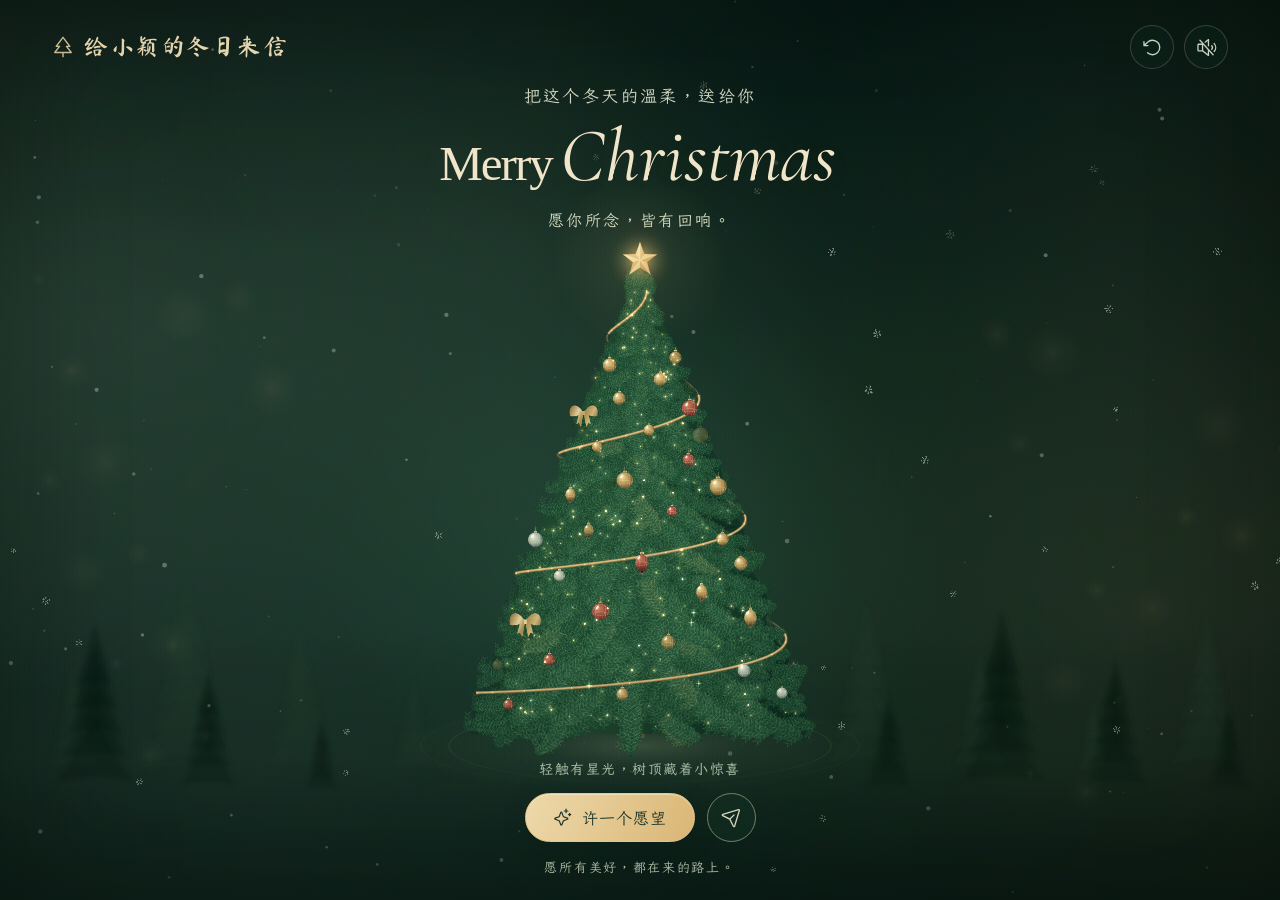
==== index.html @ cf609394 "Show the tree before preparing the complete background music" ====
<!doctype html>
<html lang="zh-CN">
<head>
  <meta charset="utf-8">
  <meta name="viewport" content="width=device-width, initial-scale=1, viewport-fit=cover">
  <meta name="theme-color" content="#071a15">
  <meta name="description" content="送你一棵藏着星光的圣诞树。轻触、转动，再许一个小小的愿望。">
  <meta property="og:title" content="给小颖的冬日来信">
  <meta property="og:description" content="打开这封冬日来信，收下一点星光。">
  <title>给小颖的冬日来信</title>
  <link rel="icon" href="data:image/svg+xml,%3Csvg xmlns='http://www.w3.org/2000/svg' viewBox='0 0 100 100'%3E%3Crect width='100' height='100' rx='24' fill='%23071a15'/%3E%3Ctext y='.88em' x='12' font-size='80'%3E%E2%9C%A7%3C/text%3E%3C/svg%3E">
  <link rel="preload" href="./fonts/christmas-italic.woff2" as="font" type="font/woff2" crossorigin>
  <link rel="preload" href="./fonts/winter-letter.woff2" as="font" type="font/woff2" crossorigin>
  <link rel="preload" href="./fonts/winter-title.woff2" as="font" type="font/woff2" crossorigin>
  <link rel="stylesheet" href="./styles.css?v=20261120-11">
  <script src="./app.js?v=20261120-11" defer></script>
</head>
<body>
  <main class="postcard" id="postcard">
    <canvas id="scene" aria-hidden="true"></canvas>
    <div class="vignette" aria-hidden="true"></div>

    <header class="topbar">
      <a class="wordmark" href="#" aria-label="给小颖的冬日来信，回到圣诞树"><svg viewBox="0 0 256 256" aria-hidden="true" focusable="false"><path d="M230.32,187.09l-46-59.09H208a8,8,0,0,0,6.34-12.88l-80-104a8,8,0,0,0-12.68,0l-80,104A8,8,0,0,0,48,128H71.64l-46,59.09A8,8,0,0,0,32,200h88v40a8,8,0,0,0,16,0V200h88a8,8,0,0,0,6.32-12.91ZM48.36,184l46-59.09A8,8,0,0,0,88,112H64.25L128,29.12,191.75,112H168a8,8,0,0,0-6.31,12.91L207.64,184Z"/></svg><span>给小颖的冬日来信</span></a>
      <div class="top-actions">
        <button class="icon-button" id="replay" type="button" aria-label="重看星光汇聚成圣诞树的动画" title="再看一次"><svg viewBox="0 0 256 256" aria-hidden="true" focusable="false"><path d="M224,128a96,96,0,0,1-94.71,96H128A95.38,95.38,0,0,1,62.1,197.8a8,8,0,0,1,11-11.63A80,80,0,1,0,71.43,71.39a3.07,3.07,0,0,1-.26.25L44.59,96H72a8,8,0,0,1,0,16H24a8,8,0,0,1-8-8V56a8,8,0,0,1,16,0V85.8L60.25,60A96,96,0,0,1,224,128Z"/></svg></button>
        <button class="icon-button music-button" id="music" type="button" aria-label="开启音乐" aria-pressed="false" title="开启音乐"><span class="music-off"><svg viewBox="0 0 256 256" aria-hidden="true" focusable="false"><path d="M53.92,34.62A8,8,0,1,0,42.08,45.38L73.55,80H32A16,16,0,0,0,16,96v64a16,16,0,0,0,16,16H77.25l69.84,54.31A8,8,0,0,0,160,224V175.09l42.08,46.29a8,8,0,1,0,11.84-10.76ZM32,96H72v64H32ZM144,207.64,88,164.09V95.89l56,61.6Zm42-63.77a24,24,0,0,0,0-31.72,8,8,0,1,1,12-10.57,40,40,0,0,1,0,52.88,8,8,0,0,1-12-10.59Zm-80.16-76a8,8,0,0,1,1.4-11.23l39.85-31A8,8,0,0,1,160,32v74.83a8,8,0,0,1-16,0V48.36l-26.94,21A8,8,0,0,1,105.84,67.91ZM248,128a79.9,79.9,0,0,1-20.37,53.34,8,8,0,0,1-11.92-10.67,64,64,0,0,0,0-85.33,8,8,0,1,1,11.92-10.67A79.83,79.83,0,0,1,248,128Z"/></svg></span><span class="music-on" hidden><svg viewBox="0 0 256 256" aria-hidden="true" focusable="false"><path d="M155.51,24.81a8,8,0,0,0-8.42.88L77.25,80H32A16,16,0,0,0,16,96v64a16,16,0,0,0,16,16H77.25l69.84,54.31A8,8,0,0,0,160,224V32A8,8,0,0,0,155.51,24.81ZM32,96H72v64H32ZM144,207.64,88,164.09V91.91l56-43.55Zm54-106.08a40,40,0,0,1,0,52.88,8,8,0,0,1-12-10.58,24,24,0,0,0,0-31.72,8,8,0,0,1,12-10.58ZM248,128a79.9,79.9,0,0,1-20.37,53.34,8,8,0,0,1-11.92-10.67,64,64,0,0,0,0-85.33,8,8,0,1,1,11.92-10.67A79.83,79.83,0,0,1,248,128Z"/></svg></span></button>
      </div>
    </header>

    <section class="greeting" aria-labelledby="title">
      <p class="dedication" id="dedication">把这个冬天的温柔，送给你</p>
      <h1 id="title"><span>Merry</span><em>Christmas</em></h1>
      <p class="greeting-line" id="greeting-line">愿你所念，皆有回响。</p>
    </section>

    <button class="tree-touch" id="tree-touch" type="button" aria-label="轻触圣诞树散开星光，也可以左右拖动旋转"></button>
    <button class="star-touch" id="star-touch" type="button" aria-label="轻触树顶星星，收到一条隐藏祝福" title="星星里，藏着一句话"></button>

    <div class="bottom-area">
      <p class="touch-hint" id="touch-hint">轻触有星光，树顶藏着小惊喜</p>
      <div class="bottom-actions">
        <button class="wish-button" id="wish" type="button"><svg viewBox="0 0 256 256" aria-hidden="true" focusable="false"><path d="M197.58,129.06,146,110l-19-51.62a15.92,15.92,0,0,0-29.88,0L78,110l-51.62,19a15.92,15.92,0,0,0,0,29.88L78,178l19,51.62a15.92,15.92,0,0,0,29.88,0L146,178l51.62-19a15.92,15.92,0,0,0,0-29.88ZM137,164.22a8,8,0,0,0-4.74,4.74L112,223.85,91.78,169A8,8,0,0,0,87,164.22L32.15,144,87,123.78A8,8,0,0,0,91.78,119L112,64.15,132.22,119a8,8,0,0,0,4.74,4.74L191.85,144ZM144,40a8,8,0,0,1,8-8h16V16a8,8,0,0,1,16,0V32h16a8,8,0,0,1,0,16H184V64a8,8,0,0,1-16,0V48H152A8,8,0,0,1,144,40ZM248,88a8,8,0,0,1-8,8h-8v8a8,8,0,0,1-16,0V96h-8a8,8,0,0,1,0-16h8V72a8,8,0,0,1,16,0v8h8A8,8,0,0,1,248,88Z"/></svg><span>许一个愿望</span></button>
        <button class="share-button" id="share" type="button" aria-label="把圣诞树送给朋友"><svg viewBox="0 0 256 256" aria-hidden="true" focusable="false"><path d="M227.32,28.68a16,16,0,0,0-15.66-4.08l-.15,0L19.57,82.84a16,16,0,0,0-2.49,29.8L102,154l41.3,84.87A15.86,15.86,0,0,0,157.74,248q.69,0,1.38-.06a15.88,15.88,0,0,0,14-11.51l58.2-191.94c0-.05,0-.1,0-.15A16,16,0,0,0,227.32,28.68ZM157.83,231.85l-.05.14,0-.07-40.06-82.3,48-48a8,8,0,0,0-11.31-11.31l-48,48L24.08,98.25l-.07,0,.14,0L216,40Z"/></svg></button>
      </div>
      <p class="sign-off">愿所有美好，都在来的路上。</p>
    </div>
    <p class="toast" id="toast" role="status" aria-live="polite"></p>
    <div class="celebration" id="celebration" aria-hidden="true"><span>心愿已点亮</span><p>让星光陪它，慢慢实现。</p></div>
    <noscript><p class="no-script">请在支持 JavaScript 的浏览器里，打开这封冬日来信。</p></noscript>
  </main>

  <dialog class="wish-dialog" id="wish-dialog" aria-labelledby="dialog-title">
    <form id="wish-form">
      <button class="icon-button dialog-close" type="button" id="close-dialog" aria-label="关闭"><svg viewBox="0 0 256 256" aria-hidden="true" focusable="false"><path d="M205.66,194.34a8,8,0,0,1-11.32,11.32L128,139.31,61.66,205.66a8,8,0,0,1-11.32-11.32L116.69,128,50.34,61.66A8,8,0,0,1,61.66,50.34L128,116.69l66.34-66.35a8,8,0,0,1,11.32,11.32L139.31,128Z"/></svg></button>
      <span class="dialog-star" aria-hidden="true"><svg viewBox="0 0 256 256" aria-hidden="true" focusable="false"><path d="M197.58,129.06,146,110l-19-51.62a15.92,15.92,0,0,0-29.88,0L78,110l-51.62,19a15.92,15.92,0,0,0,0,29.88L78,178l19,51.62a15.92,15.92,0,0,0,29.88,0L146,178l51.62-19a15.92,15.92,0,0,0,0-29.88ZM137,164.22a8,8,0,0,0-4.74,4.74L112,223.85,91.78,169A8,8,0,0,0,87,164.22L32.15,144,87,123.78A8,8,0,0,0,91.78,119L112,64.15,132.22,119a8,8,0,0,0,4.74,4.74L191.85,144ZM144,40a8,8,0,0,1,8-8h16V16a8,8,0,0,1,16,0V32h16a8,8,0,0,1,0,16H184V64a8,8,0,0,1-16,0V48H152A8,8,0,0,1,144,40ZM248,88a8,8,0,0,1-8,8h-8v8a8,8,0,0,1-16,0V96h-8a8,8,0,0,1,0-16h8V72a8,8,0,0,1,16,0v8h8A8,8,0,0,1,248,88Z"/></svg></span>
      <p class="dialog-kicker">留一点期待给明天</p>
      <h2 id="dialog-title">许个小小的愿望</h2>
      <label for="wish-text">你的心愿</label>
      <textarea id="wish-text" name="wish" maxlength="80" rows="3" placeholder="比如，想见的人都在身边……" required></textarea>
      <p class="privacy-note">只留在你的这台设备，不会公开。</p>
      <button class="wish-button dialog-submit" type="submit"><svg viewBox="0 0 256 256" aria-hidden="true" focusable="false"><path d="M197.58,129.06,146,110l-19-51.62a15.92,15.92,0,0,0-29.88,0L78,110l-51.62,19a15.92,15.92,0,0,0,0,29.88L78,178l19,51.62a15.92,15.92,0,0,0,29.88,0L146,178l51.62-19a15.92,15.92,0,0,0,0-29.88ZM137,164.22a8,8,0,0,0-4.74,4.74L112,223.85,91.78,169A8,8,0,0,0,87,164.22L32.15,144,87,123.78A8,8,0,0,0,91.78,119L112,64.15,132.22,119a8,8,0,0,0,4.74,4.74L191.85,144ZM144,40a8,8,0,0,1,8-8h16V16a8,8,0,0,1,16,0V32h16a8,8,0,0,1,0,16H184V64a8,8,0,0,1-16,0V48H152A8,8,0,0,1,144,40ZM248,88a8,8,0,0,1-8,8h-8v8a8,8,0,0,1-16,0V96h-8a8,8,0,0,1,0-16h8V72a8,8,0,0,1,16,0v8h8A8,8,0,0,1,248,88Z"/></svg><span>让星星替我记住</span></button>
    </form>
  </dialog>

  <dialog class="share-dialog" id="share-dialog" aria-labelledby="share-title">
    <div class="share-content">
      <button class="icon-button dialog-close" type="button" id="close-share" aria-label="关闭"><svg viewBox="0 0 256 256" aria-hidden="true" focusable="false"><path d="M205.66,194.34a8,8,0,0,1-11.32,11.32L128,139.31,61.66,205.66a8,8,0,0,1-11.32-11.32L116.69,128,50.34,61.66A8,8,0,0,1,61.66,50.34L128,116.69l66.34-66.35a8,8,0,0,1,11.32,11.32L139.31,128Z"/></svg></button>
      <p class="dialog-kicker">把星光送到 TA 手里</p>
      <h2 id="share-title">送出这棵圣诞树</h2>
      <label for="recipient">收件人 <span class="optional">选填</span></label>
      <input id="recipient" maxlength="18" placeholder="写下 TA 的名字">
      <label for="message">祝福 <span class="optional">选填</span></label>
      <input id="message" maxlength="48" placeholder="愿你所念，皆有回响。">
      <button class="wish-button dialog-submit" id="copy-share" type="button"><svg viewBox="0 0 256 256" aria-hidden="true" focusable="false"><path d="M216,32H88a8,8,0,0,0-8,8V80H40a8,8,0,0,0-8,8V216a8,8,0,0,0,8,8H168a8,8,0,0,0,8-8V176h40a8,8,0,0,0,8-8V40A8,8,0,0,0,216,32ZM160,208H48V96H160Zm48-48H176V88a8,8,0,0,0-8-8H96V48H208Z"/></svg><span>复制专属链接</span></button>
      <div class="manual-copy" id="manual-copy" hidden><label for="share-link">长按链接复制</label><input id="share-link" readonly></div>
      <p class="privacy-note">名字和祝福会随链接一起送出。</p>
    </div>
  </dialog>
  <audio id="background-music" data-src="./audio/free-loop-chorus-v1.mp3" data-bytes="510790" preload="auto" loop playsinline hidden></audio>
</body>
</html>
---- styles.css ----
@font-face{font-family:Christmas;src:url('./fonts/christmas-italic.woff2') format('woff2');font-weight:400;font-style:italic;font-display:swap}
@font-face{font-family:WinterLetter;src:url('./fonts/winter-letter.woff2') format('woff2');font-weight:400;font-style:normal;font-display:swap}
@font-face{font-family:WinterTitle;src:url('./fonts/winter-title.woff2') format('woff2');font-weight:400;font-style:normal;font-display:swap}
:root{color-scheme:dark;--night:#071a15;--text:#eee9d9;--muted:#a8b7a8;--gold:#e8c78a;--line:rgba(230,215,178,.2);--panel:#102b22;--safe-bottom:env(safe-area-inset-bottom,0px)}
*{box-sizing:border-box}
html,body{margin:0;width:100%;min-height:100%;background:var(--night)}
body{font-family:"PingFang SC","Microsoft YaHei",sans-serif;color:var(--text);-webkit-font-smoothing:antialiased;overscroll-behavior:none}
button,input,textarea{font:inherit}
button,a{-webkit-tap-highlight-color:transparent}
button{color:inherit;cursor:pointer;touch-action:manipulation}
button:focus-visible,a:focus-visible{outline:2px solid var(--gold);outline-offset:5px}
button:disabled{cursor:wait}
button svg,a svg{width:21px;height:21px;fill:currentColor;display:block;flex-shrink:0}
[hidden]{display:none!important}
.postcard{position:relative;isolation:isolate;width:100%;height:100svh;min-height:620px;overflow:hidden;background:radial-gradient(ellipse at 14% 36%,rgba(54,82,67,.29),transparent 46%),radial-gradient(ellipse at 87% 68%,rgba(68,76,43,.17),transparent 42%),radial-gradient(ellipse at 50% 62%,#15392b 0,#0b231b 34%,#071a15 64%,#061510 100%)}
@supports(height:100dvh){.postcard{height:100dvh}}
#scene{position:absolute;inset:0;width:100%;height:100%;pointer-events:none}
.vignette{position:absolute;inset:0;pointer-events:none;background:linear-gradient(180deg,rgba(3,14,10,.12),transparent 28%,transparent 70%,rgba(3,14,10,.34));box-shadow:inset 0 0 110px 28px rgba(0,8,5,.2)}
.topbar{position:absolute;inset:0 0 auto;display:flex;align-items:center;justify-content:space-between;padding:calc(25px + env(safe-area-inset-top,0px)) 38px 0;animation:fade-in 1.4s both;z-index:2}
.wordmark{display:flex;align-items:center;gap:10px;text-decoration:none;color:#e5d5ae;font-family:WinterTitle,"STKaiti","KaiTi",serif;font-size:24px;line-height:1.3;letter-spacing:1.5px;white-space:nowrap}
.wordmark svg{width:22px;height:22px;color:#cabb92}
.top-actions{display:flex;align-items:center;gap:10px}
.icon-button{display:grid;place-items:center;width:44px;height:44px;border:1px solid var(--line);border-radius:50%;background:rgba(13,37,27,.45);color:#c9d1be;transition:background .2s,border-color .2s,transform .2s}
.icon-button:hover{background:#204331;border-color:#998c68}
.icon-button:active{transform:scale(.93)}
.music-button[aria-pressed=true]{color:var(--gold);border-color:rgba(232,199,138,.55)}
.music-button[aria-busy=true]{position:relative}
.music-button[aria-busy=true]::after{content:"";position:absolute;inset:-2px;border:2px solid transparent;border-top-color:var(--gold);border-radius:50%;animation:music-wait 1.2s linear infinite}
@keyframes music-wait{to{transform:rotate(360deg)}}
@media(prefers-reduced-motion:reduce){.music-button[aria-busy=true]::after{animation:none;border-color:var(--gold);opacity:.55}}
.greeting{position:absolute;inset:109px 20px auto;text-align:center;pointer-events:none;z-index:1}
.dedication{margin:0 0 13px;color:#d1d8c0;font-family:WinterLetter,"STKaiti","KaiTi",serif;font-size:18px;letter-spacing:2.4px;line-height:1.8;animation:rise-in 1.3s .1s both}
h1{margin:0;color:#f0e5c8;font-weight:400;line-height:.94;text-shadow:0 3px 35px rgba(224,196,129,.09)}
h1 span{display:inline-block;font-family:Georgia,"Times New Roman",serif;font-weight:400;font-size:clamp(44px,5.1vw,73px);letter-spacing:-3px;animation:rise-in 1.7s .3s both}
h1 em{display:inline-block;font-family:Christmas,Georgia,serif;font-weight:400;font-size:clamp(66px,7.4vw,106px);padding:0 8px 7px 14px;line-height:1.08;animation:rise-in 1.7s .45s both}
.greeting-line{font-family:WinterLetter,"STKaiti","KaiTi",serif;margin:14px auto 0;max-width:520px;line-height:1.75;letter-spacing:2.4px;font-size:17px;color:#d4d9be;overflow-wrap:anywhere;animation:rise-in 1.5s .8s both}
.tree-touch{position:absolute;z-index:1;left:50%;transform:translateX(-50%);top:31%;width:min(560px,88vw);height:calc(69% - 175px);border:0;border-radius:45% 45% 8% 8%;background:transparent;touch-action:none;cursor:grab}
.tree-touch:active{cursor:grabbing}
.tree-touch:focus-visible{outline:1px dashed rgba(232,199,138,.6);outline-offset:3px}
.star-touch{position:absolute;z-index:2;width:46px;height:46px;padding:0;transform:translate(-50%,-50%);border:0;border-radius:50%;background:transparent;touch-action:manipulation}
.star-touch:focus-visible{outline:1px dashed var(--gold);outline-offset:2px}
.bottom-area{position:absolute;bottom:calc(25px + var(--safe-bottom));left:20px;right:20px;text-align:center;z-index:2;animation:rise-in 1.5s 1.9s both}
.touch-hint{font-family:WinterLetter,"STKaiti","KaiTi",serif;font-size:14px;letter-spacing:1.5px;color:#b5c6ad;margin:0 0 21px}
.bottom-actions{display:flex;align-items:center;justify-content:center;gap:12px}
.wish-button{display:inline-flex;align-items:center;justify-content:center;gap:10px;min-height:49px;padding:0 27px;border:1px solid #e6c78b;border-radius:999px;background:linear-gradient(115deg,#eed9ab,#d9b675);color:#20372a;font-family:WinterLetter,"STKaiti","KaiTi",serif;font-size:16px;font-weight:400;letter-spacing:1px;white-space:nowrap;box-shadow:inset 0 1px 0 rgba(255,250,233,.4),0 5px 26px rgba(11,20,12,.18);transition:transform .22s,box-shadow .22s,filter .22s}
.wish-button svg{width:19px;height:19px}
.wish-button:hover{filter:brightness(1.08);box-shadow:0 5px 28px rgba(218,185,120,.1)}
.wish-button:active{transform:scale(.97)}
.share-button{display:grid;place-items:center;width:49px;height:49px;border-radius:50%;border:1px solid #72836a;background:rgba(18,48,34,.5);color:#d5d5bb;transition:background .2s,transform .2s}
.share-button:hover{background:#264b35}
.share-button:active{transform:scale(.94)}
.sign-off{font-size:13px;letter-spacing:1.7px;color:#b1bda5;margin:21px 0 0;font-family:WinterLetter,"STKaiti","KaiTi",serif}
.toast{position:absolute;z-index:4;bottom:calc(184px + var(--safe-bottom));left:50%;transform:translate(-50%,8px);max-width:calc(100% - 40px);width:max-content;margin:0;padding:11px 18px;border:1px solid rgba(218,199,153,.22);border-radius:16px;background:rgba(11,35,25,.94);color:#e7dfc8;font-size:12px;line-height:1.7;text-align:center;opacity:0;transition:opacity .35s,transform .35s;pointer-events:none}
.toast.visible{opacity:1;transform:translate(-50%,0)}
.toast.star-message{font-family:WinterLetter,"STKaiti","KaiTi",serif;font-size:18px;letter-spacing:1px;padding:13px 21px;color:#efdfb5;border-color:rgba(227,201,144,.45);box-shadow:0 0 45px rgba(214,193,123,.08)}
.celebration{position:absolute;z-index:3;top:48%;left:20px;right:20px;text-align:center;pointer-events:none;opacity:0;transform:translateY(10px);transition:opacity .7s,transform .7s;text-shadow:0 2px 18px #071a15,0 2px 12px #071a15}
.celebration span{font-family:WinterLetter,"STKaiti","KaiTi",serif;font-size:28px;letter-spacing:4px;color:#f1deb0}
.celebration p{font-size:12px;letter-spacing:3px;color:#e0dcc5;margin-top:15px}
.celebration.visible{opacity:1;transform:translateY(0)}
dialog{width:min(410px,calc(100vw - 38px));max-height:calc(100dvh - 50px);padding:36px 29px 29px;border:1px solid #496044;border-radius:24px;background:linear-gradient(145deg,#183a2b,#0d261c);color:var(--text);box-shadow:0 25px 90px rgba(0,10,4,.45);overflow-y:auto}
dialog[open]{animation:dialog-in .35s both}
dialog::backdrop{background:rgba(1,12,8,.65);backdrop-filter:blur(7px);-webkit-backdrop-filter:blur(7px)}
.dialog-close{position:absolute;right:15px;top:15px;width:35px;height:35px;border-color:transparent;background:transparent}
.dialog-close svg{width:19px;height:19px}
.dialog-star{display:block;color:var(--gold);margin-bottom:22px}
.dialog-star svg{fill:currentColor;width:31px;height:31px}
.dialog-kicker{font-family:WinterLetter,"STKaiti","KaiTi",serif;color:#bdc9b3;font-size:15px;letter-spacing:1.5px;margin:3px 0 11px}
dialog h2{font-family:WinterLetter,"STKaiti","KaiTi",serif;font-size:28px;font-weight:400;letter-spacing:1.5px;margin:0 0 28px;color:#eee3c9}
dialog label{display:block;font-size:12px;color:#d1d8c7;letter-spacing:1px;margin:17px 0 9px}
dialog input,dialog textarea{display:block;width:100%;border:1px solid #63765b;border-radius:12px;padding:13px 14px;background:#092017;color:#f0ebd9;font-size:16px;line-height:1.8;resize:none;outline:none}
dialog input::placeholder,dialog textarea::placeholder{color:#a4b39d;font-size:13px}
dialog input:focus,dialog textarea:focus{border-color:var(--gold);box-shadow:0 0 0 2px rgba(232,199,138,.1)}
.privacy-note{font-size:11px;color:#afbea4;line-height:1.8;margin:12px 0 22px;letter-spacing:.5px}
.dialog-submit{width:100%;margin-top:3px}
.share-dialog{padding-top:40px}
.share-dialog h2{margin-bottom:22px}
.share-dialog .dialog-submit{margin-top:24px}
.share-dialog .privacy-note{margin-bottom:0;text-align:center}
.optional{font-size:10px;color:#a8b99d;margin-left:6px}
.manual-copy{margin-top:16px}
.manual-copy input{font-size:12px}
.no-script{position:absolute;top:48%;text-align:center;width:100%;padding:20px;color:var(--text)}
@keyframes fade-in{from{opacity:0}to{opacity:1}}
@keyframes rise-in{from{opacity:0;transform:translateY(12px)}to{opacity:1;transform:translateY(0)}}
@keyframes dialog-in{from{opacity:0;transform:translateY(12px) scale(.98)}to{opacity:1;transform:translateY(0) scale(1)}}
@media(min-width:1000px){.greeting{top:89px}.topbar{padding-left:52px;padding-right:52px}.bottom-area{bottom:31px}.sign-off{margin-top:22px}.tree-touch{top:30%;height:calc(70% - 173px)}}
@media(max-width:699px){.topbar{padding:calc(20px + env(safe-area-inset-top,0px)) 23px 0}.wordmark{font-size:20px;gap:7px;letter-spacing:.6px}.wordmark svg{width:18px;height:18px}.top-actions{gap:8px}.icon-button{width:40px;height:40px}.greeting{top:calc(100px + env(safe-area-inset-top,0px))}.dedication{font-size:16px;letter-spacing:1.6px;margin-bottom:15px;line-height:1.8;overflow-wrap:anywhere}h1 span{display:block;font-size:32px;line-height:.95;letter-spacing:-1px}h1 em{display:block;font-size:64px;line-height:.95;padding:2px 10px 8px 0}.greeting-line{font-size:15px;letter-spacing:1.8px;margin-top:11px;max-width:330px}.tree-touch{top:33%;height:calc(67% - 174px);width:90vw}.bottom-area{bottom:calc(23px + var(--safe-bottom))}.touch-hint{margin-bottom:19px;font-size:12px;letter-spacing:1.1px}.sign-off{font-size:12px;margin-top:20px}}
@media(max-height:740px) and (max-width:699px){.postcard{min-height:560px}.greeting{top:78px}.dedication{margin-bottom:11px;font-size:14px}h1 span{font-size:26px}h1 em{font-size:52px}.greeting-line{margin-top:7px;font-size:14px}.topbar{padding-top:14px}.bottom-area{bottom:calc(18px + var(--safe-bottom))}.touch-hint{margin-bottom:14px}.sign-off{margin-top:16px;font-size:11px}.wish-button{min-height:46px}.share-button{width:46px;height:46px}}
@media(max-width:359px){.wordmark{font-size:17px;letter-spacing:.3px}.topbar{padding-left:17px;padding-right:17px}.wordmark svg{width:16px;height:16px}.top-actions{gap:6px}.top-actions .icon-button{width:36px;height:36px}.dedication{letter-spacing:1px}.greeting-line{letter-spacing:1px}.sign-off{letter-spacing:1px}}
@media(max-height:530px) and (min-width:700px){.postcard{min-height:420px}.greeting{top:100px;left:7%;right:auto;width:38%;text-align:left}.dedication{font-size:11px;letter-spacing:2px}h1 span{font-size:39px;display:block}h1 em{font-size:68px;padding-left:0;display:block}.greeting-line{font-size:11px;letter-spacing:2px}.bottom-area{left:7%;right:auto;width:38%;bottom:35px;text-align:left}.bottom-actions{justify-content:flex-start}.touch-hint{display:none}.sign-off{margin-top:14px}.tree-touch{left:73%;top:20%;height:68%;width:43%}.topbar{padding-top:17px}}
@media(prefers-reduced-motion:reduce){*,*::before,*::after{animation:none!important;transition:none!important;scroll-behavior:auto!important}.bottom-area,.greeting,.greeting>*{opacity:1;transform:none}}

/* Revision 4: the tree owns the frame; the greeting becomes a compact letter heading. */
@media(min-width:700px) and (min-height:531px){
 .greeting{top:82px}.dedication{margin-bottom:4px;font-size:17px;line-height:1.7}
 h1{display:flex;align-items:baseline;justify-content:center;gap:8px;line-height:1}
 h1 span{font-size:49px;line-height:1;letter-spacing:-2px}
 h1 em{font-size:76px;line-height:1.1;padding:0 5px 5px 0}
 .greeting-line{margin-top:4px;font-size:16px;line-height:1.7}
 .bottom-area{bottom:24px}.touch-hint{margin-bottom:15px}.sign-off{margin-top:17px}
}
@media(max-width:699px){
 .greeting{top:calc(91px + env(safe-area-inset-top,0px));left:18px;right:18px}
 .dedication{margin-bottom:5px;line-height:1.7}
 h1{display:flex;align-items:baseline;justify-content:center;gap:7px;line-height:1}
 h1 span{display:inline-block;font-size:26px;line-height:1;letter-spacing:-1.5px}
 h1 em{display:inline-block;font-size:53px;line-height:1.1;padding:0 3px 5px 0}
 .greeting-line{font-size:15px;line-height:1.7;margin-top:4px}
 .bottom-area{bottom:calc(18px + var(--safe-bottom))}
 .touch-hint{margin-bottom:14px}.sign-off{margin-top:16px}
}
@media(max-width:699px) and (min-height:900px){.greeting{top:calc(79px + env(safe-area-inset-top,0px))}}
@media(max-width:699px) and (max-height:740px){
 .greeting{top:75px}.dedication{font-size:14px;margin-bottom:4px}
 h1 span{font-size:23px}h1 em{font-size:46px}
 .greeting-line{font-size:14px;margin-top:2px}.bottom-area{bottom:calc(16px + var(--safe-bottom))}
 .touch-hint{margin-bottom:11px}.sign-off{margin-top:12px}
}
@media(max-width:359px){h1 span{font-size:22px}h1 em{font-size:43px}}
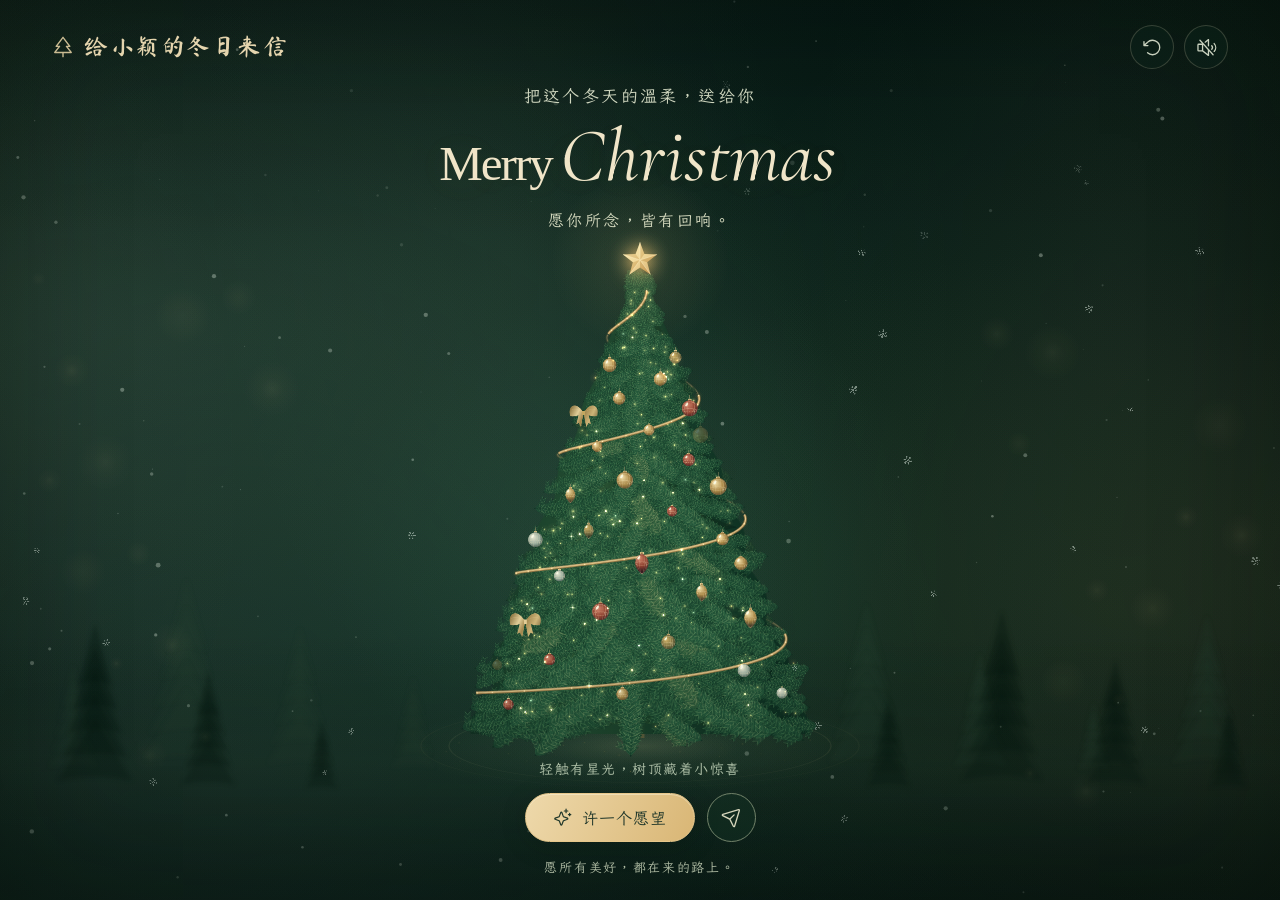
==== commit e105e098: "Enable interaction sounds before downloading background music" ====
--- a/index.html
+++ b/index.html
@@ -12,8 +12,8 @@
   <link rel="preload" href="./fonts/christmas-italic.woff2" as="font" type="font/woff2" crossorigin>
   <link rel="preload" href="./fonts/winter-letter.woff2" as="font" type="font/woff2" crossorigin>
   <link rel="preload" href="./fonts/winter-title.woff2" as="font" type="font/woff2" crossorigin>
-  <link rel="stylesheet" href="./styles.css?v=20261120-11">
-  <script src="./app.js?v=20261120-11" defer></script>
+  <link rel="stylesheet" href="./styles.css?v=20261121-12">
+  <script src="./app.js?v=20261121-12" defer></script>
 </head>
 <body>
   <main class="postcard" id="postcard">
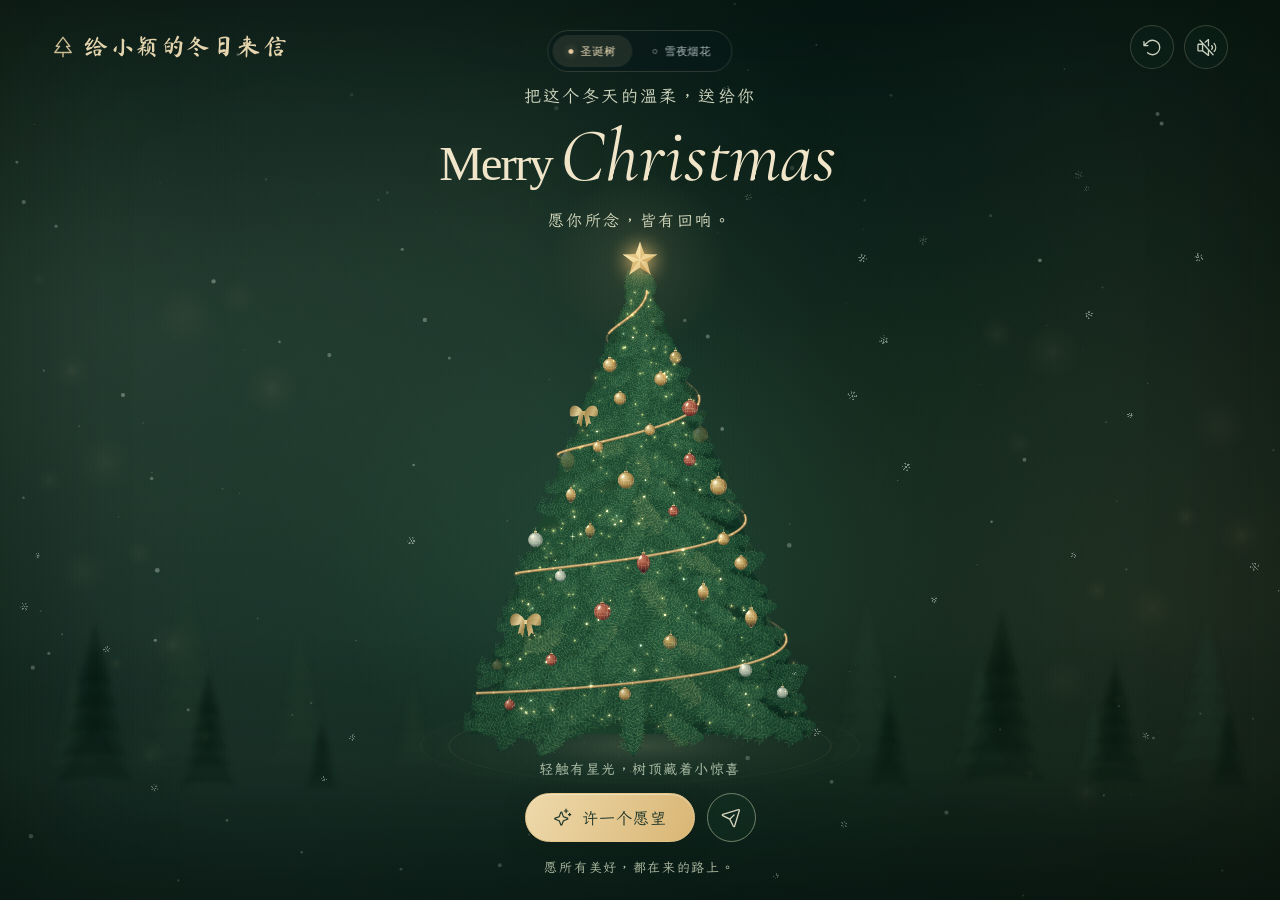
==== commit 97049f35: "Add cinematic snow fireworks and switch between both winter themes" ====
--- a/index.html
+++ b/index.html
@@ -12,11 +12,16 @@
   <link rel="preload" href="./fonts/christmas-italic.woff2" as="font" type="font/woff2" crossorigin>
   <link rel="preload" href="./fonts/winter-letter.woff2" as="font" type="font/woff2" crossorigin>
   <link rel="preload" href="./fonts/winter-title.woff2" as="font" type="font/woff2" crossorigin>
-  <link rel="stylesheet" href="./styles.css?v=20261121-12">
-  <script src="./app.js?v=20261121-12" defer></script>
+  <link rel="stylesheet" href="./styles.css?v=20261121-13-themes">
+  <script src="./app.js?v=20261121-13-themes" defer></script>
 </head>
 <body>
-  <main class="postcard" id="postcard">
+  <main class="postcard" id="postcard"><style id="theme-navigation-css">
+.theme-switch{position:absolute;z-index:15;left:50%;top:max(30px,calc(env(safe-area-inset-top) + 18px));transform:translateX(-50%);display:flex;align-items:center;gap:4px;padding:4px;border:1px solid #e2d5b02a;border-radius:40px;background:#08191c66;backdrop-filter:blur(14px);-webkit-backdrop-filter:blur(14px);font:11px/1.3 "Microsoft YaHei","PingFang SC",sans-serif;letter-spacing:.08em;white-space:nowrap}
+.theme-switch a{color:#adbabb;text-decoration:none;padding:9px 16px;border-radius:28px;display:flex;gap:7px;align-items:center;min-height:32px;outline-offset:3px}.theme-switch a:before{content:"";display:inline-block;width:3px;height:3px;border:1px solid currentColor;border-radius:50%;opacity:.55}.theme-switch a[aria-current=page]{background:#e4d4ae19;color:#efdfb9}.theme-switch a[aria-current=page]:before{background:#e9cea2;border-color:#e9cea2;box-shadow:0 0 7px #e9cea288;opacity:1}.theme-switch a:hover{color:#fff0cb}.theme-switch a:focus-visible{outline:1px solid #eed4a4}
+@media(max-width:700px){.theme-switch{top:max(23px,calc(env(safe-area-inset-top) + 12px));font-size:10px}.theme-switch a{padding:8px 13px;min-height:30px}.postcard>.theme-switch{top:auto;bottom:max(16px,calc(env(safe-area-inset-bottom) + 12px))}.postcard .bottom-area{bottom:calc(69px + env(safe-area-inset-bottom,0px))}.postcard .sign-off{display:none}}
+@media(max-height:550px) and (min-width:701px){.theme-switch{top:14px;font-size:9px}.theme-switch a{padding:7px 12px;min-height:28px}}
+</style><nav class="theme-switch" id="theme-switch" aria-label="切换冬日主题"><a href="./" aria-current="page">圣诞树</a><a href="./fireworks/">雪夜烟花</a></nav>
     <canvas id="scene" aria-hidden="true"></canvas>
     <div class="vignette" aria-hidden="true"></div>
 
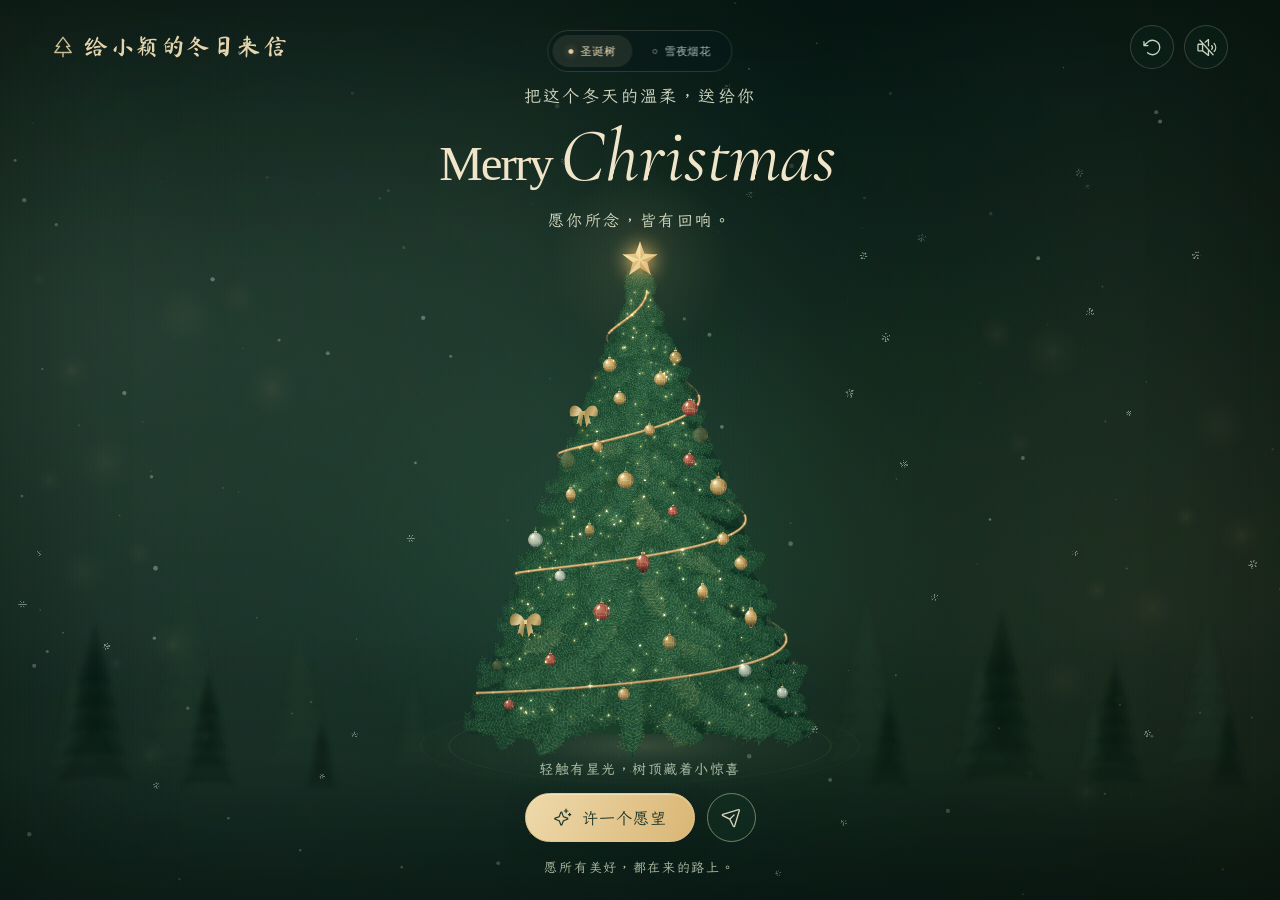
==== commit 5492517e: "Add cinematic snow fireworks and switch between both winter themes" ====
--- a/index.html
+++ b/index.html
@@ -12,8 +12,8 @@
   <link rel="preload" href="./fonts/christmas-italic.woff2" as="font" type="font/woff2" crossorigin>
   <link rel="preload" href="./fonts/winter-letter.woff2" as="font" type="font/woff2" crossorigin>
   <link rel="preload" href="./fonts/winter-title.woff2" as="font" type="font/woff2" crossorigin>
-  <link rel="stylesheet" href="./styles.css?v=20261121-13-themes">
-  <script src="./app.js?v=20261121-13-themes" defer></script>
+  <link rel="stylesheet" href="./styles.css?v=20261121-14-themes">
+  <script src="./app.js?v=20261121-14-themes" defer></script>
 </head>
 <body>
   <main class="postcard" id="postcard"><style id="theme-navigation-css">
@@ -21,7 +21,7 @@
 .theme-switch a{color:#adbabb;text-decoration:none;padding:9px 16px;border-radius:28px;display:flex;gap:7px;align-items:center;min-height:32px;outline-offset:3px}.theme-switch a:before{content:"";display:inline-block;width:3px;height:3px;border:1px solid currentColor;border-radius:50%;opacity:.55}.theme-switch a[aria-current=page]{background:#e4d4ae19;color:#efdfb9}.theme-switch a[aria-current=page]:before{background:#e9cea2;border-color:#e9cea2;box-shadow:0 0 7px #e9cea288;opacity:1}.theme-switch a:hover{color:#fff0cb}.theme-switch a:focus-visible{outline:1px solid #eed4a4}
 @media(max-width:700px){.theme-switch{top:max(23px,calc(env(safe-area-inset-top) + 12px));font-size:10px}.theme-switch a{padding:8px 13px;min-height:30px}.postcard>.theme-switch{top:auto;bottom:max(16px,calc(env(safe-area-inset-bottom) + 12px))}.postcard .bottom-area{bottom:calc(69px + env(safe-area-inset-bottom,0px))}.postcard .sign-off{display:none}}
 @media(max-height:550px) and (min-width:701px){.theme-switch{top:14px;font-size:9px}.theme-switch a{padding:7px 12px;min-height:28px}}
-</style><nav class="theme-switch" id="theme-switch" aria-label="切换冬日主题"><a href="./" aria-current="page">圣诞树</a><a href="./fireworks/">雪夜烟花</a></nav>
+</style><nav class="theme-switch" id="theme-switch" aria-label="切换冬日主题"><a href="./?v=20261121-14-themes" aria-current="page">圣诞树</a><a href="./fireworks/?v=20261121-winter3">雪夜烟花</a></nav>
     <canvas id="scene" aria-hidden="true"></canvas>
     <div class="vignette" aria-hidden="true"></div>
 
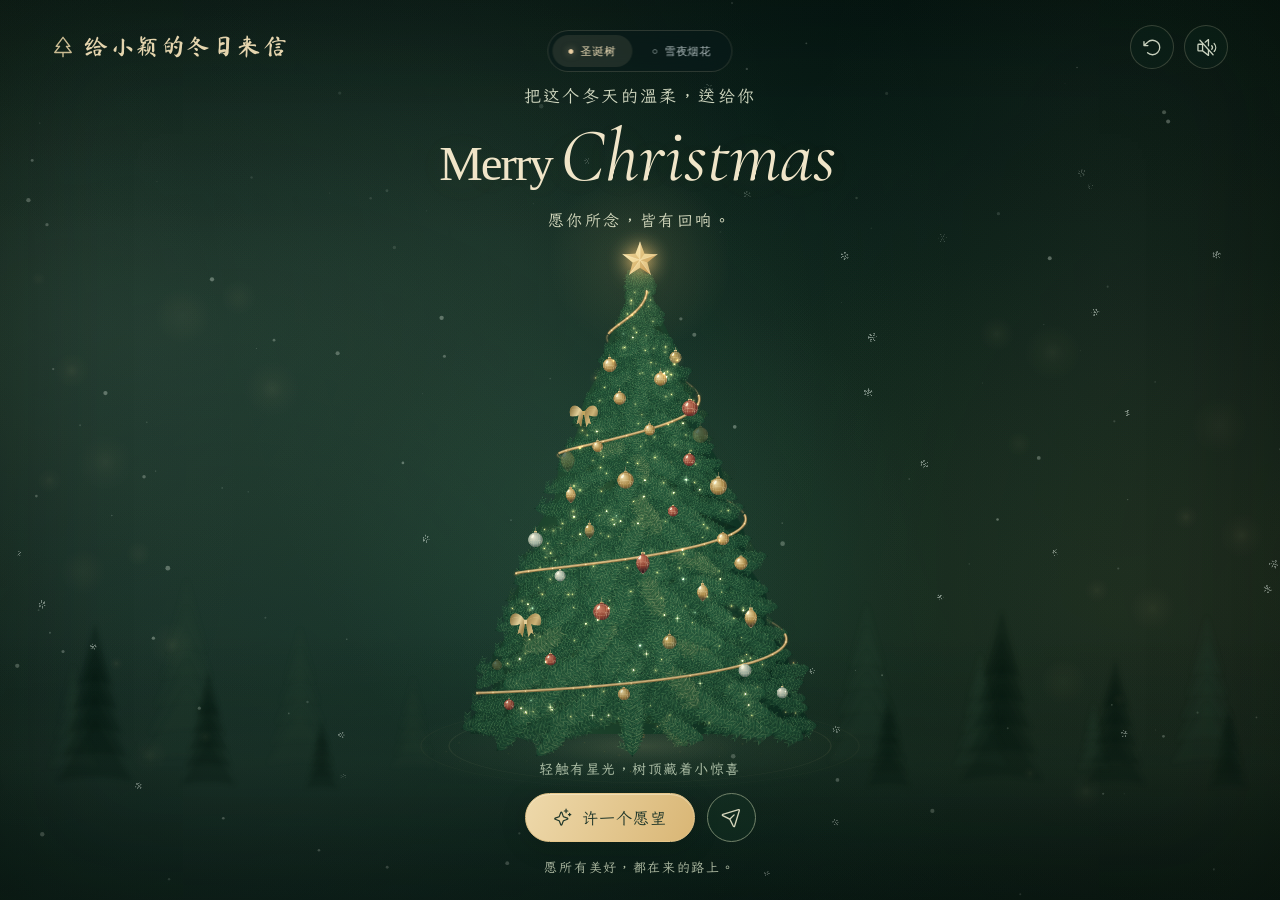
==== commit 94566eca: "Refine fireworks, looping snowfall and recoverable music for Xiaoying" ====
--- a/index.html
+++ b/index.html
@@ -12,8 +12,8 @@
   <link rel="preload" href="./fonts/christmas-italic.woff2" as="font" type="font/woff2" crossorigin>
   <link rel="preload" href="./fonts/winter-letter.woff2" as="font" type="font/woff2" crossorigin>
   <link rel="preload" href="./fonts/winter-title.woff2" as="font" type="font/woff2" crossorigin>
-  <link rel="stylesheet" href="./styles.css?v=20261121-14-themes">
-  <script src="./app.js?v=20261121-14-themes" defer></script>
+  <link rel="stylesheet" href="./styles.css?v=20261121-15-themes">
+  <script src="./app.js?v=20261121-15-themes" defer></script>
 </head>
 <body>
   <main class="postcard" id="postcard"><style id="theme-navigation-css">
@@ -21,7 +21,7 @@
 .theme-switch a{color:#adbabb;text-decoration:none;padding:9px 16px;border-radius:28px;display:flex;gap:7px;align-items:center;min-height:32px;outline-offset:3px}.theme-switch a:before{content:"";display:inline-block;width:3px;height:3px;border:1px solid currentColor;border-radius:50%;opacity:.55}.theme-switch a[aria-current=page]{background:#e4d4ae19;color:#efdfb9}.theme-switch a[aria-current=page]:before{background:#e9cea2;border-color:#e9cea2;box-shadow:0 0 7px #e9cea288;opacity:1}.theme-switch a:hover{color:#fff0cb}.theme-switch a:focus-visible{outline:1px solid #eed4a4}
 @media(max-width:700px){.theme-switch{top:max(23px,calc(env(safe-area-inset-top) + 12px));font-size:10px}.theme-switch a{padding:8px 13px;min-height:30px}.postcard>.theme-switch{top:auto;bottom:max(16px,calc(env(safe-area-inset-bottom) + 12px))}.postcard .bottom-area{bottom:calc(69px + env(safe-area-inset-bottom,0px))}.postcard .sign-off{display:none}}
 @media(max-height:550px) and (min-width:701px){.theme-switch{top:14px;font-size:9px}.theme-switch a{padding:7px 12px;min-height:28px}}
-</style><nav class="theme-switch" id="theme-switch" aria-label="切换冬日主题"><a href="./?v=20261121-14-themes" aria-current="page">圣诞树</a><a href="./fireworks/?v=20261121-winter3">雪夜烟花</a></nav>
+</style><nav class="theme-switch" id="theme-switch" aria-label="切换冬日主题"><a href="./?v=20261121-15-themes" aria-current="page">圣诞树</a><a href="./fireworks/?v=20261121-winter4">雪夜烟花</a></nav>
     <canvas id="scene" aria-hidden="true"></canvas>
     <div class="vignette" aria-hidden="true"></div>
 
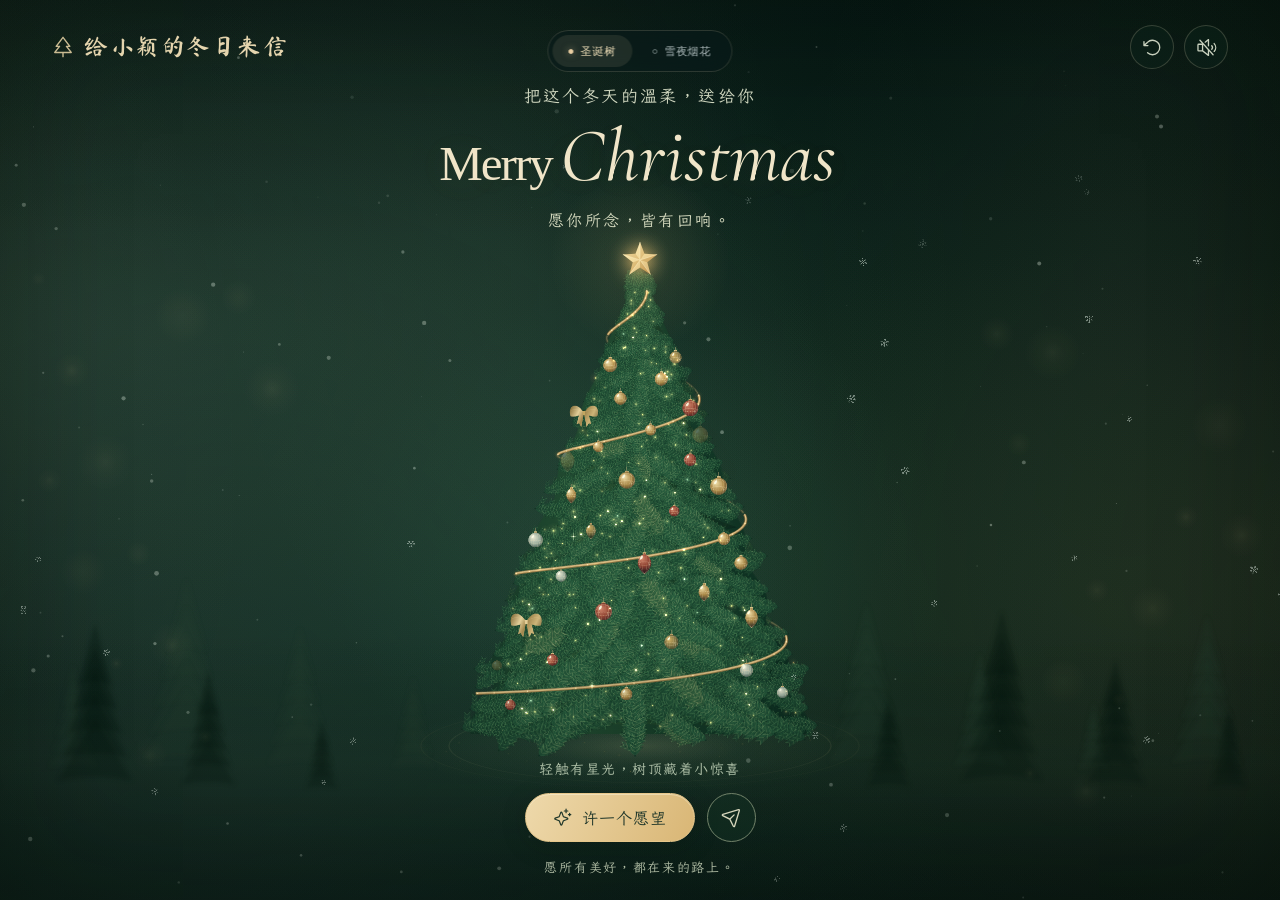
==== commit 3f02d344: "Refine fireworks, looping snowfall and recoverable music for Xiaoying" ====
--- a/index.html
+++ b/index.html
@@ -12,8 +12,8 @@
   <link rel="preload" href="./fonts/christmas-italic.woff2" as="font" type="font/woff2" crossorigin>
   <link rel="preload" href="./fonts/winter-letter.woff2" as="font" type="font/woff2" crossorigin>
   <link rel="preload" href="./fonts/winter-title.woff2" as="font" type="font/woff2" crossorigin>
-  <link rel="stylesheet" href="./styles.css?v=20261121-15-themes">
-  <script src="./app.js?v=20261121-15-themes" defer></script>
+  <link rel="stylesheet" href="./styles.css?v=20261121-16-themes">
+  <script src="./app.js?v=20261121-16-themes" defer></script>
 </head>
 <body>
   <main class="postcard" id="postcard"><style id="theme-navigation-css">
@@ -21,7 +21,7 @@
 .theme-switch a{color:#adbabb;text-decoration:none;padding:9px 16px;border-radius:28px;display:flex;gap:7px;align-items:center;min-height:32px;outline-offset:3px}.theme-switch a:before{content:"";display:inline-block;width:3px;height:3px;border:1px solid currentColor;border-radius:50%;opacity:.55}.theme-switch a[aria-current=page]{background:#e4d4ae19;color:#efdfb9}.theme-switch a[aria-current=page]:before{background:#e9cea2;border-color:#e9cea2;box-shadow:0 0 7px #e9cea288;opacity:1}.theme-switch a:hover{color:#fff0cb}.theme-switch a:focus-visible{outline:1px solid #eed4a4}
 @media(max-width:700px){.theme-switch{top:max(23px,calc(env(safe-area-inset-top) + 12px));font-size:10px}.theme-switch a{padding:8px 13px;min-height:30px}.postcard>.theme-switch{top:auto;bottom:max(16px,calc(env(safe-area-inset-bottom) + 12px))}.postcard .bottom-area{bottom:calc(69px + env(safe-area-inset-bottom,0px))}.postcard .sign-off{display:none}}
 @media(max-height:550px) and (min-width:701px){.theme-switch{top:14px;font-size:9px}.theme-switch a{padding:7px 12px;min-height:28px}}
-</style><nav class="theme-switch" id="theme-switch" aria-label="切换冬日主题"><a href="./?v=20261121-15-themes" aria-current="page">圣诞树</a><a href="./fireworks/?v=20261121-winter4">雪夜烟花</a></nav>
+</style><nav class="theme-switch" id="theme-switch" aria-label="切换冬日主题"><a href="./?v=20261121-16-themes" aria-current="page">圣诞树</a><a href="./fireworks/?v=20261121-winter5">雪夜烟花</a></nav>
     <canvas id="scene" aria-hidden="true"></canvas>
     <div class="vignette" aria-hidden="true"></div>
 
